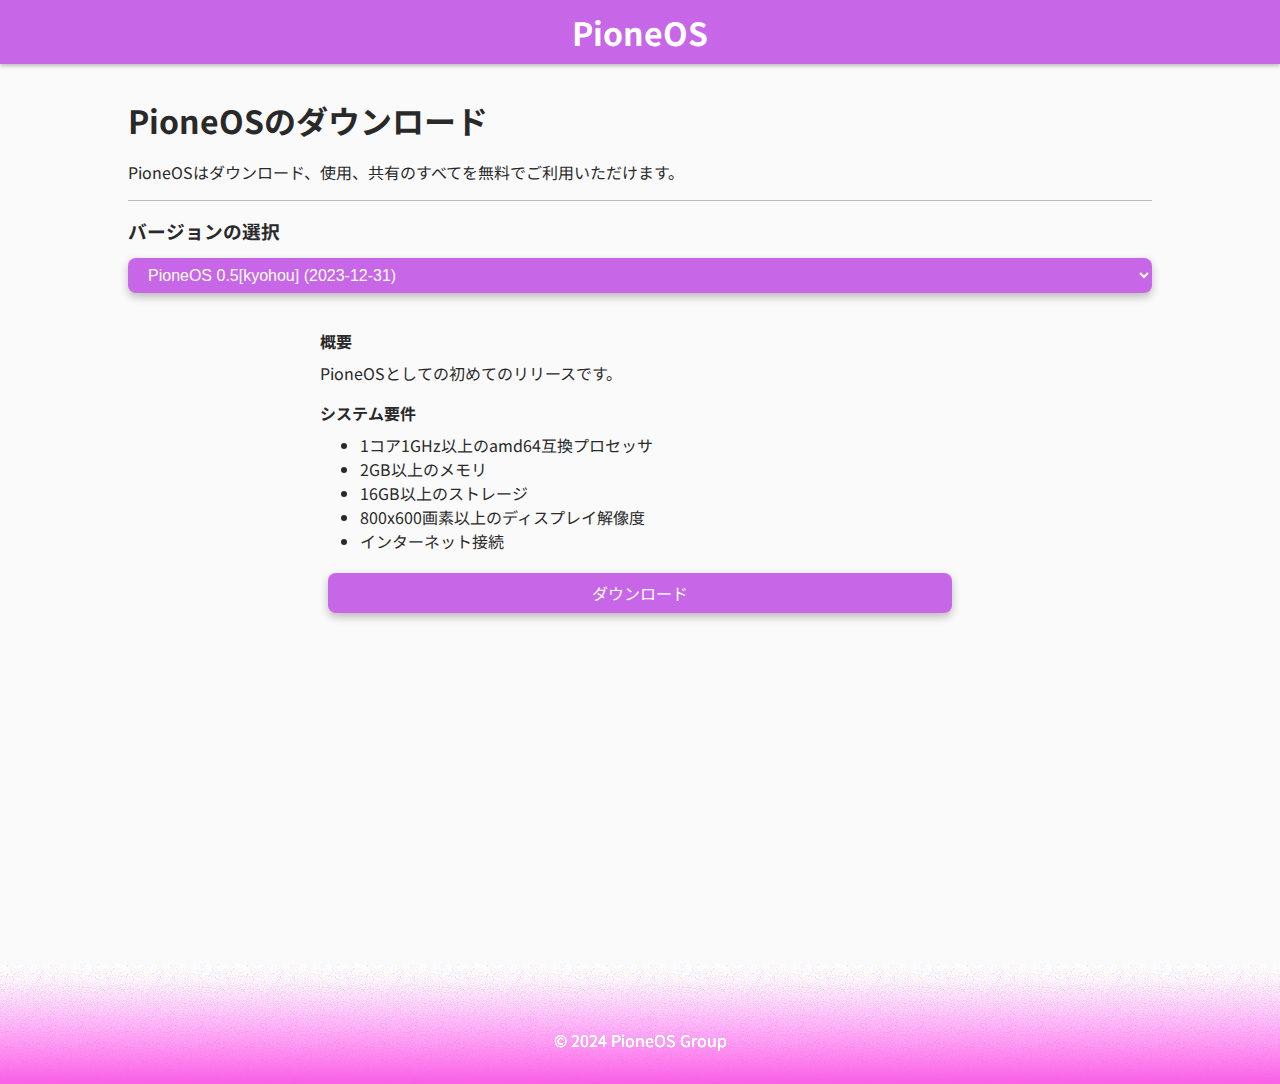
==== download/index.html @ 16f5c760 "Update PioneOS download link and footer year" ====
<!DOCTYPE html>
<html lang="ja">

<head prefix="og: http://ogp.me/ns# fb: http://ogp.me/ns/fb#">
    <meta charset="UTF-8">
    <meta name="viewport" content="width=device-width, initial-scale=1.0">
    <title>PioneOSを入手する</title>

    <meta name="description" content="PioneOSのダウンロードページです。">
    <meta name="author" content="PioneOS Group">
    <meta property="og:title" content="PioneOSを入手する">
    <meta property="og:type" content="website">
    <meta property="og:url" content="https://ospio.net/">
    <meta property="og:image" content="https://ospio.net/images/logo.png">
    <meta property="og:site_name" content="PioneOS">
    <meta property="og:description" content="PioneOSのダウンロードページです。">
    <meta name="twitter:card" content="summary_large_image">
    <meta name="twitter:site" content="@gbudou">
    <meta name="theme-color" content="#c866e8">

    <link rel="stylesheet" href="/styles/main.css">
    <style>
        #info {
            display: flex;
            flex-direction: column;
            align-items: stretch;
            width: 100%;
            max-width: 40rem;
            margin: 0 auto;
            margin-top: 2rem;
        }

        #download-button {
            text-align: center;
        }
    </style>
</head>

<body>
    <nav>
        <h1>
            <a href="/">
                PioneOS
            </a>
        </h1>
    </nav>

    <main>
        <section id="download">
            <div class="container">
                <h2>PioneOSのダウンロード</h2>

                <p>
                    PioneOSはダウンロード、使用、共有のすべてを無料でご利用いただけます。
                </p>

                <hr>

                <h3>バージョンの選択</h3>
                <select name="versions" id="versions"></select>

                <div id="info">
                    <h4>概要</h4>
                    <p id="description"></p>
                    <h4>システム要件</h4>
                    <ul id="requirements"></ul>
                    <a href="" id="download-button" class="button">ダウンロード</a>
                </div>
            </div>
            <script>
                const versions = document.getElementById("versions");
                const requirements = document.getElementById("requirements");
                const description = document.getElementById("description");
                const downloadButton = document.getElementById("download-button");
                fetch("./versions.json").then(res => res.json()).then(json => {
                    json.forEach(version => {
                        const option = document.createElement("option");
                        option.value = version.version;
                        option.innerText = `${version.name} ${version.version}[${version.codename}] (${version.date})`;
                        versions.appendChild(option);
                    });
                    versions.addEventListener("change", () => {
                        const version = json.find(v => v.version === versions.value);
                        description.innerText = version.description;
                        requirements.innerHTML = "";
                        version.requirements.forEach(req => {
                            const li = document.createElement("li");
                            li.innerText = req;
                            requirements.appendChild(li);
                        });
                        downloadButton.href = version.url;
                    });
                    versions.dispatchEvent(new Event("change"));
                });
            </script>
        </section>
    </main>

    <footer>
        &copy; 2024 PioneOS Group
    </footer>
</body>

</html>
---- styles/main.css ----
@import url('https://fonts.googleapis.com/css2?family=Noto+Sans+JP:wght@100;200;300;400;500;600;700;800;900&family=Smooch+Sans:wght@100;200;300;400;500;600;700;800;900&display=swap');

:root {
    --background: #fafafa;
    --text: #292929;
    --link: #146994;
    --header-text: #ffffff;
    --footer-text: #ffffff;
    --footer-background: var(--theme-color-dark);
    --theme-color: #c866e8;
    --theme-color-dark: #a63f9a;
    --secondary-theme-color: #70c844;
    --secondary-theme-color-dark: #4d9e2b;
    --dark-background: #f0f0f0;
    --shadow-color: rgba(0, 0, 0, 0.5);
    --shadow-color-light: rgba(0, 0, 0, 0.25);
}

* {
    box-sizing: border-box;
}

body {
    margin: 0;
    padding: 0;
    font-family: 'Noto Sans JP', sans-serif;
    line-height: 1.5;
    color: var(--text);
    background: var(--background);
}

a {
    color: var(--link);
    text-decoration: none;
}

a:visited {
    color: var(--link);
}

a:hover,
a:focus {
    text-decoration: underline;
}

a:active {
    text-decoration: underline;
}

h1,
h2,
h3,
h4,
h5,
h6 {
    margin: 0;
    margin-bottom: .5em;
}

.button {
    display: inline-block;
    padding: 0.5em 1em;
    margin: 0.25em 0.5em;
    border-radius: 0.5em;
    background: var(--theme-color);
    color: #fff;
    text-decoration: none;
    transition: background 0.2s ease-in-out, box-shadow 0.2s ease-in-out, border-bottom 0.2s ease-in-out;
    box-shadow: 0 .25em .5em var(--shadow-color-light);
}

.button:visited {
    color: #fff;
}

.button.secondary {
    background: var(--secondary-theme-color);
}

.button:hover,
.button:focus {
    box-shadow: 0 .125em .25em var(--shadow-color-light);
    text-decoration: none;
}

.button:active {
    box-shadow: 0 .125em .25em var(--shadow-color-light) inset;
    background: var(--theme-color-dark);
    text-decoration: none;
}

.button:active.secondary {
    background: var(--secondary-theme-color-dark);
}

.button-disabled {
    background: var(--dark-background);
    color: var(--shadow-color);
    box-shadow: none;
    cursor: not-allowed;
}

.button-disabled.secondary {
    background: var(--dark-background);
}

.button-disabled:hover,
.button-disabled:focus {
    background: var(--dark-background);
    box-shadow: none;
    animation: none;
}

.button-disabled:active {
    box-shadow: none;
    background: var(--dark-background);
}

.button-disabled:active.secondary {
    background: var(--dark-background);
}

.center {
    text-align: center;
}

.rainbow-hover:hover {
    animation: rainbow .5s ease-in-out;
}

.cards {
    display: flex;
    flex-wrap: wrap;
    justify-content: center;
    align-items: stretch;
}

.card {
    min-width: 15em;
    flex: 1;
    margin: 1em;
    padding: 1em;
    border-radius: 0.5em;
    background: var(--background);
    box-shadow: 0 .125em .25em var(--shadow-color-light);
    transition: box-shadow 0.2s ease-in-out;
}

@keyframes rainbow {
    0% {
        filter: hue-rotate(0deg);
    }

    50% {
        filter: hue-rotate(180deg) brightness(150%);
    }

    100% {
        filter: hue-rotate(360deg);
    }
}

header {
    height: 100vh;
    display: flex;
    flex-direction: column;
    justify-content: center;
    align-items: center;
    color: #fff;
    text-align: center;
    font-family: 'Smooch Sans', sans-serif;
    background: url('/images/background.jpg') no-repeat center center / cover;
    /* https://unsplash.com/ja/%E5%86%99%E7%9C%9F/%E7%B4%AB%E8%89%B2%E3%81%AE%E3%82%B0%E3%83%AC%E3%83%BC%E3%83%97-%E3%83%95%E3%83%AB%E3%83%BC%E3%83%84%E3%81%AE%E3%82%BB%E3%83%AC%E3%82%AF%E3%83%86%E3%82%A3%E3%83%96-%E3%83%95%E3%82%A9%E3%83%BC%E3%82%AB%E3%82%B9%E5%86%99%E7%9C%9F-GibvqWh_OcE */
}

header h1 {
    font-size: 5rem;
    text-shadow: 0 .25em .5em var(--shadow-color);
    margin-bottom: 0;
}

header p {
    font-size: 2rem;
    text-shadow: 0 .25em .5em var(--shadow-color);
    margin-top: 0;
}

main {
    min-height: 100vh;
}

main section {
    padding: 2rem 0;
}

main section .container {
    width: 80%;
    margin: 0 auto;
}

main section h2 {
    font-size: 2rem;
}

main section p {
    font-size: 1rem;
    margin-top: 0;
}

footer {
    background: var(--footer-background);
    color: var(--footer-text);
    text-align: center;
    padding: 4rem 0;
    padding-bottom: 2rem;
    filter: brightness(150%);
    background:
        linear-gradient(0deg, var(--footer-background), rgba(0, 0, 0, 0)),
        url("data:image/svg+xml,%3Csvg viewBox='0 0 256 256' xmlns='http://www.w3.org/2000/svg'%3E%3Cfilter id='noiseFilter'%3E%3CfeTurbulence type='fractalNoise' baseFrequency='0.5' numOctaves='3' stitchTiles='stitch'/%3E%3C/filter%3E%3Crect width='100%25' height='100%25' filter='url(%23noiseFilter)'/%3E%3C/svg%3E");
}

nav {
    background: var(--theme-color);
    box-shadow: 0 .125em .25em var(--shadow-color-light);
    text-align: center;
    padding: .5em 0;
}

nav h1 {
    margin: 0;
    color: var(--header-text);
}

nav a {
    color: var(--header-text);
    text-decoration: none;
}

nav a:visited {
    color: var(--header-text);
}

select {
    width: 100%;
    font-size: 1em;
    padding: 0.5em 1em;
    margin: 0.25em 0;
    border-radius: 0.5em;
    border: none;
    background: var(--theme-color);
    color: #fff;
    text-decoration: none;
    transition: background 0.2s ease-in-out, box-shadow 0.2s ease-in-out, border-bottom 0.2s ease-in-out;
    box-shadow: 0 .25em .5em var(--shadow-color-light);
}

select:hover,
select:focus {
    box-shadow: 0 .125em .25em var(--shadow-color-light);
}

select:active {
    box-shadow: 0 .125em .25em var(--shadow-color-light) inset;
    background: var(--theme-color-dark);
}

hr {
    border: none;
    border-bottom: 1px solid var(--shadow-color-light);
    margin: 1em 0;
}

ul {
    margin-top: 0;
    margin-bottom: 1em;
}
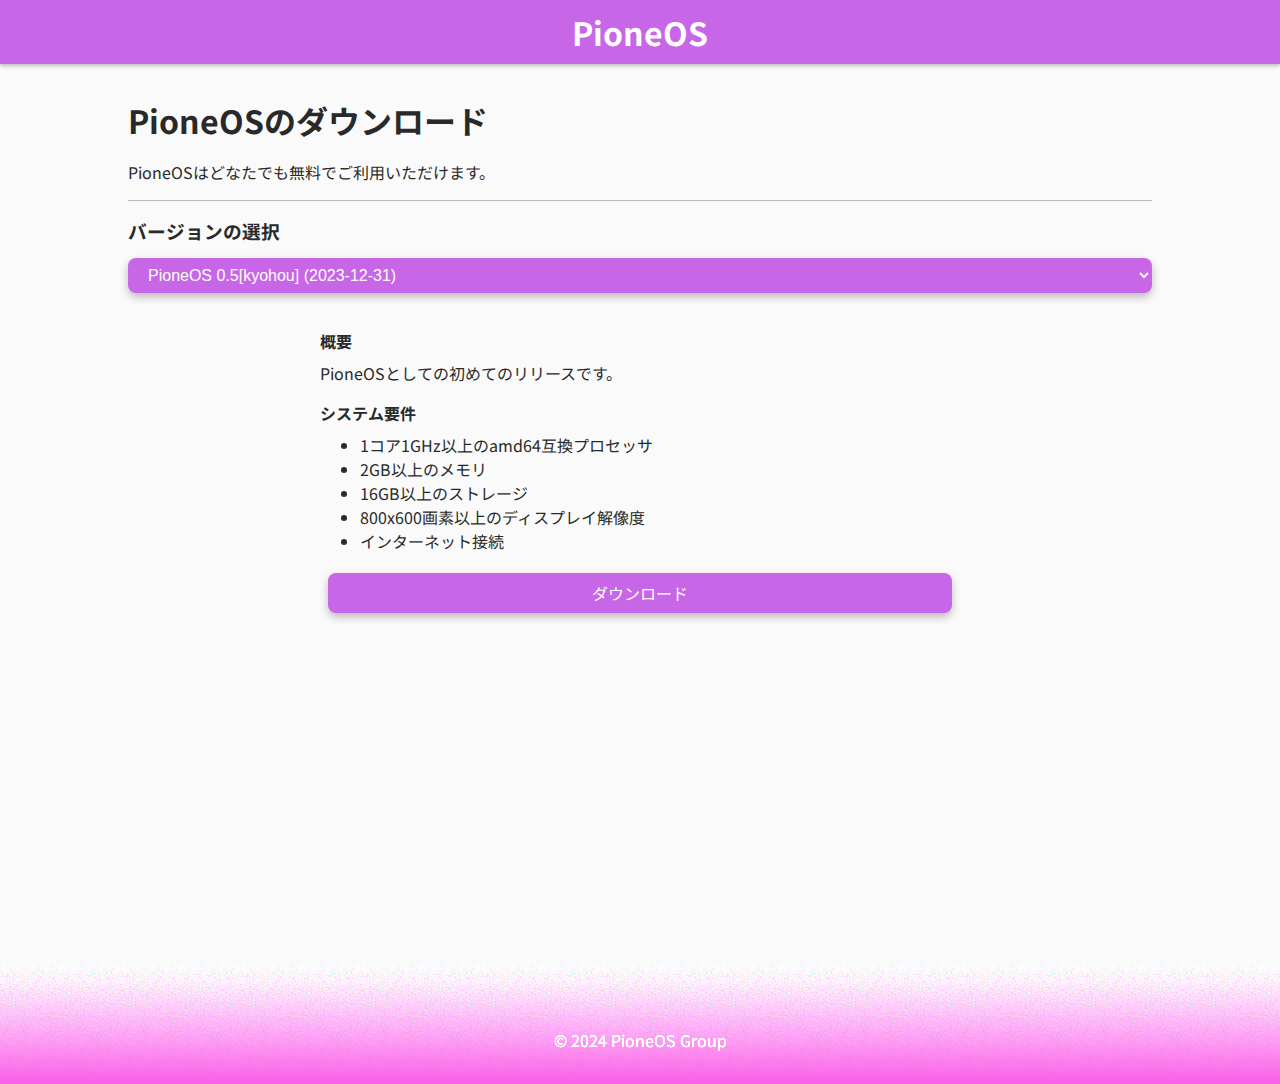
==== commit d088dd66: "Update download page text" ====
--- a/download/index.html
+++ b/download/index.html
@@ -51,7 +51,7 @@
                 <h2>PioneOSのダウンロード</h2>
 
                 <p>
-                    PioneOSはダウンロード、使用、共有のすべてを無料でご利用いただけます。
+                    PioneOSはどなたでも無料でご利用いただけます。
                 </p>
 
                 <hr>
